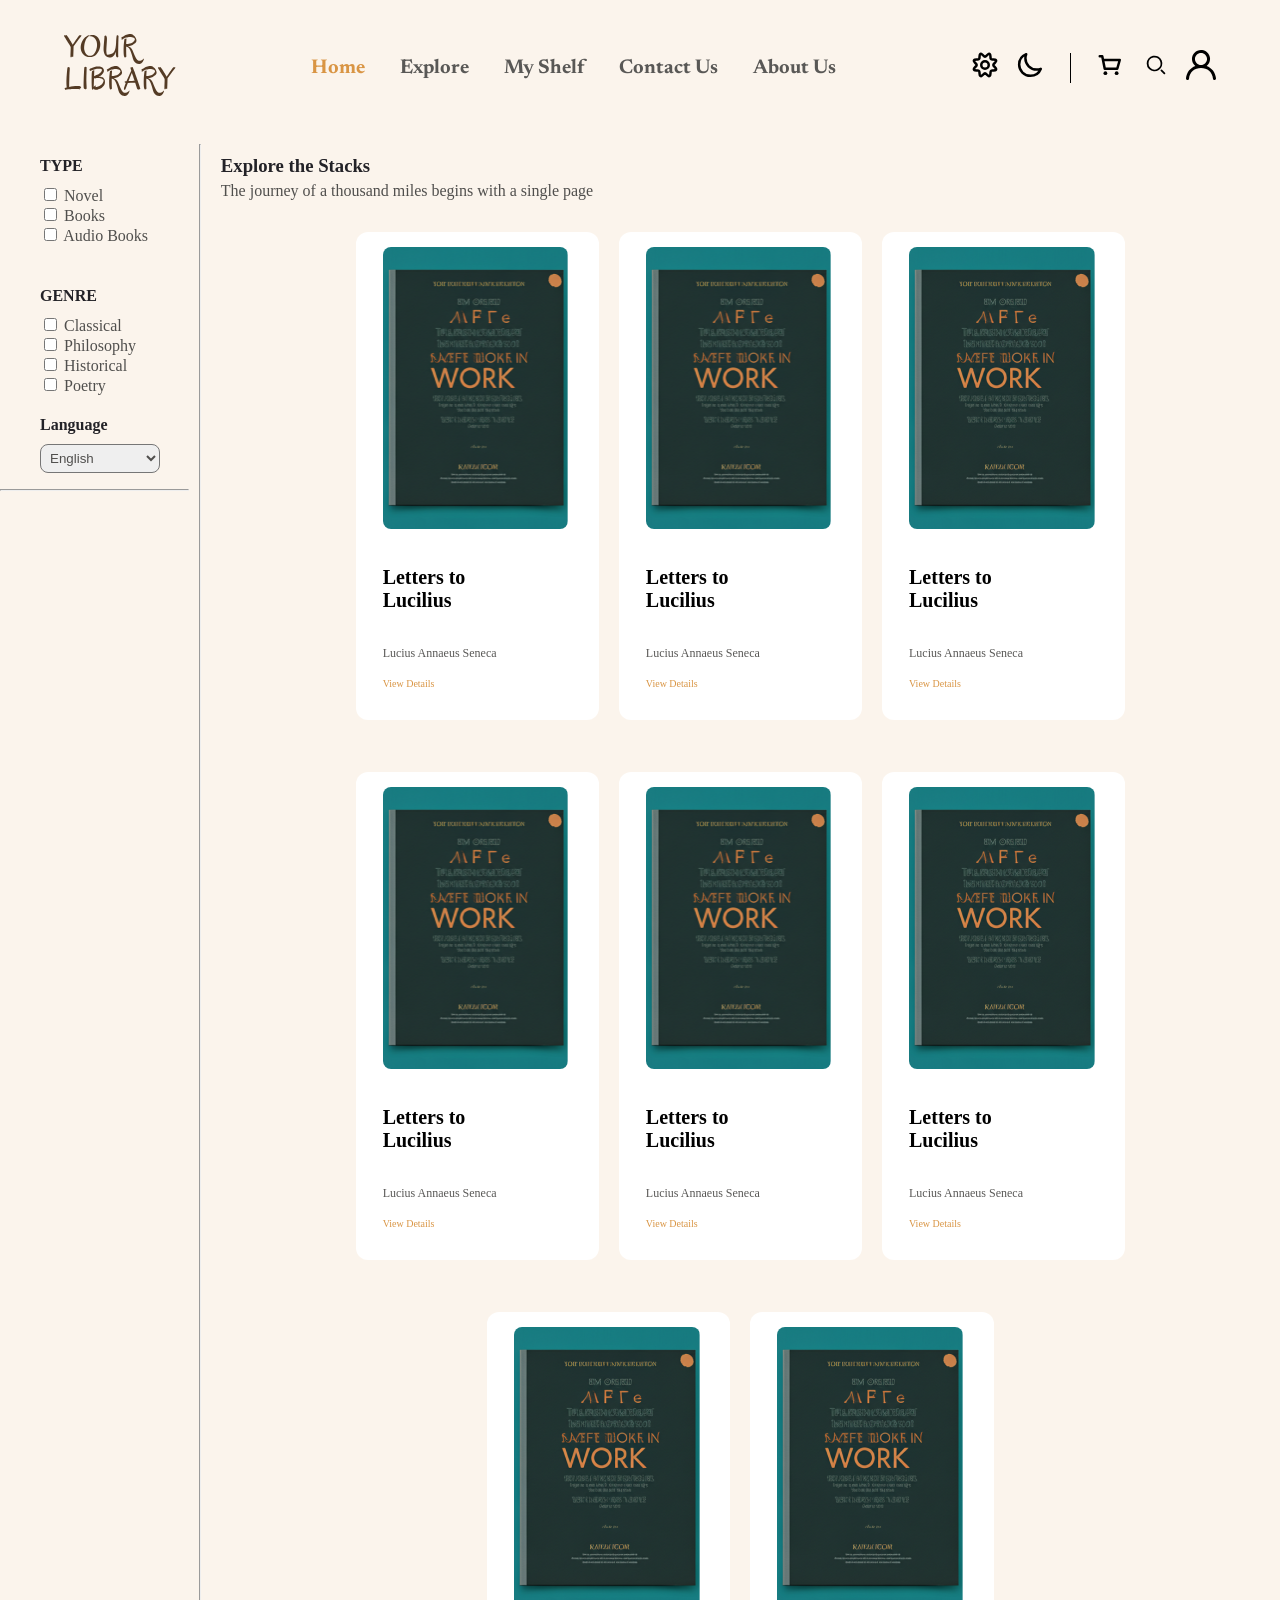
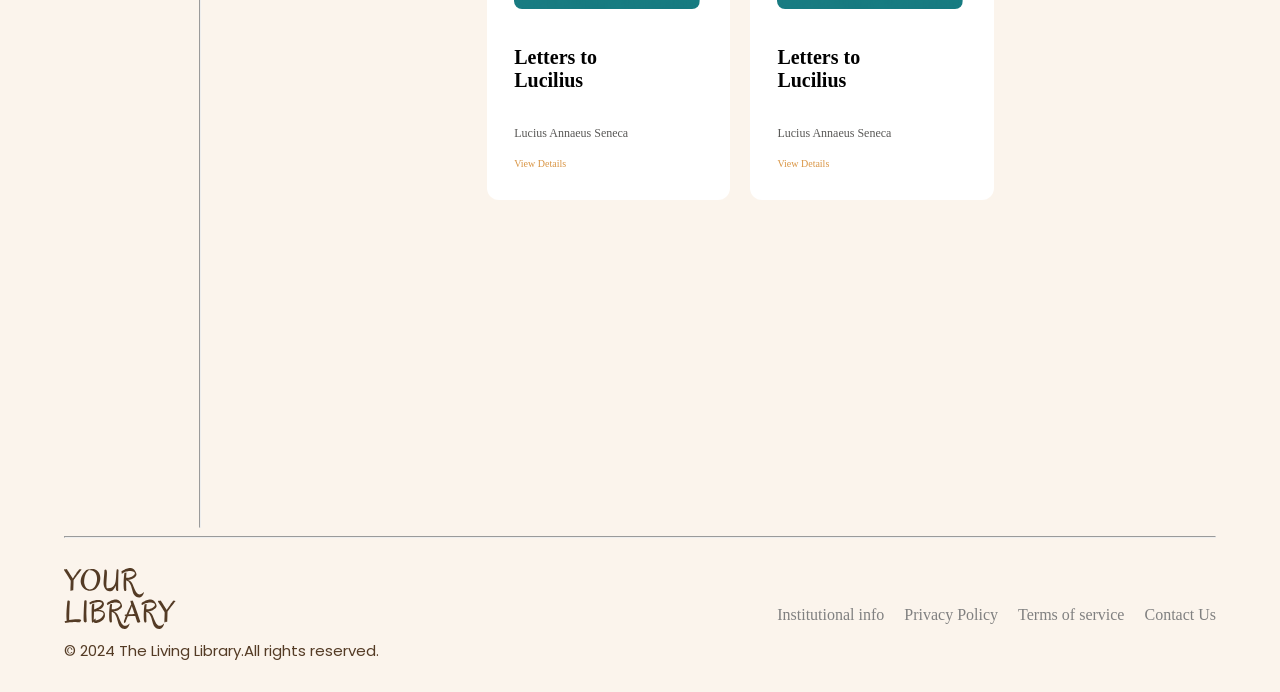
==== index.html @ 0ca63dfc "Add files via upload" ====
<!DOCTYPE html>
<html lang="en">
<head>
    <meta charset="UTF-8">
    <meta name="viewport" content="width=device-width, initial-scale=1.0">
   

    <link rel="stylesheet" href="https://cdnjs.cloudflare.com/ajax/libs/font-awesome/6.5.0/css/all.min.css">
    <link rel="stylesheet" href="master.css">
    <link rel="stylesheet" href="style.css">
    <link id="theme-style" rel="stylesheet" href="light.css">
    

    <title>Document</title>
</head>
<body>
    <header class="head">
       <div class="logo"><img src="YOUR LIBRARY.svg" alt=""></div>
       <div class="links">
        <a href=""  class="act">Home</a>
        <a href="">Explore</a>
        <a href="">My Shelf</a>
        <a href="">Contact Us</a>
        <a href="">About Us</a>
        </div>
        <div class="search">
                <div class="li">
                    
                   <a href="#" onclick="setTheme('light'); return false;"><img src="sun-alt-svgrepo-com.svg" alt=""></a>
                 <a href="#" onclick="setTheme('dark'); return false;"><img src="moon-svgrepo-com.svg" alt=""></a>
                    </div>
                    <hr>
                <div class="ri">
              <a href=""><img src="cart-svgrepo-com (2).svg" alt=""></a>
              <a href=""> <img src="search-svgrepo-com.svg" alt=""></a>
              <a href=""><img src="profile-1341-svgrepo-com.svg" alt=""></a>
                </div>
        </div>
    </header>
    <main>
        <div class="main">
        <div class="type">
            <h4>TYPE</h4>
            <div>
                <input type="checkbox"  value="Novel" id="Novel" >
                <label for="Novel">Novel</label>
            </div>
            <div>
                <input type="checkbox" value="Books" id="Books"> 
                <label for="Books">Books</label>
            </div>
            <div>
                <input type="checkbox" value="Audio Books" id="Audio Books"> 
                <label for="Audio Books">Audio Books</label> 
            </div>
        </div>

        <div class="genre">
            <h4>GENRE</h4>
            <div>
                <input type="checkbox"  value="classical" id="classical" >
                <label for="classical">Classical</label>
            </div>
            <div>
                <input type="checkbox" value="philosophy" id="philosophy"> 
                <label for="philosophy">Philosophy</label>
            </div>
            <div>
                <input type="checkbox" value="historical" id="historical"> 
                <label for="historical">Historical</label> 
            </div>
            <div>
                <input type="checkbox"  value="poetry" id="poetry" >
                <label for="poetry">Poetry</label>
            </div>
        </div>

        <div class="language">
            <h4>Language</h4>
            <div>
                <select>
                    <option>English</option>
                    <option>Arabic</option>
                </select>
            </div>
        </div>
        <hr class="h">
    </div>
    <hr class="r">

    <div class="main-center">
        <h3>Explore the Stacks</h3>
        <p>The journey of a thousand miles begins with a single page</p>

        <div class="content">
        <div class="container">
            <ul>
                <div>
                    <img src="image.png">
                    <h5>Letters to Lucilius</h5>
                    <div>

                    </div>
                    <p>Lucius Annaeus Seneca</p>
                    <a href="#">View Details</a>
                    <div></div>
                </div>
            </ul>
            <ul>
                <div>
                    <img src="image.png">
                    <h5>Letters to Lucilius</h5>
                    <div>

                    </div>
                    <p>Lucius Annaeus Seneca</p>
                    <a href="#">View Details</a>
                    <div></div>
                </div>
            </ul>
            <ul>
                <div>
                    <img src="image.png">
                    <h5>Letters to Lucilius</h5>
                    <div>

                    </div>
                    <p>Lucius Annaeus Seneca</p>
                    <a href="#">View Details</a>
                    <div></div>
                </div>
            </ul>
            <ul>
                <div>
                    <img src="image.png">
                    <h5>Letters to Lucilius</h5>
                    <div>

                    </div>
                    <p>Lucius Annaeus Seneca</p>
                    <a href="#">View Details</a>
                    <div></div>
                </div>
            </ul>
            <ul>
                <div>
                    <img src="image.png">
                    <h5>Letters to Lucilius</h5>
                    <div>

                    </div>
                    <p>Lucius Annaeus Seneca</p>
                    <a href="#">View Details</a>
                    <div></div>
                </div>
            </ul>
            <ul>
                <div>
                    <img src="image.png">
                    <h5>Letters to Lucilius</h5>
                    <div>

                    </div>
                    <p>Lucius Annaeus Seneca</p>
                    <a href="#">View Details</a>
                    <div></div>
                </div>
            </ul>
            <ul>
                <div>
                    <img src="image.png">
                    <h5>Letters to Lucilius</h5>
                    <div>

                    </div>
                    <p>Lucius Annaeus Seneca</p>
                    <a href="#">View Details</a>
                    <div></div>
                </div>
            </ul>
            <ul>
                <div>
                    <img src="image.png">
                    <h5>Letters to Lucilius</h5>
                    <div class="one">

                    </div>
                    <p>Lucius Annaeus Seneca</p>
                    <a href="#">View Details</a>
                    <div class="two"></div>
                </div>
            </ul>
        </div>
    </div>
    </div>

    </main>
    <hr class="c">
    <footer class="foot">
        <div class="left">
            <img  src="YOUR LIBRARY.svg" alt="">
            <p>© 2024 The Living Library.All rights reserved.</p>
        </div>
        <div class="right">
            <a href="#">Institutional info</a>
            <a href="#">Privacy Policy</a>
            <a href="#">Terms of service</a>
            <a href="#">Contact Us</a>
        </div>




    </footer>
    <script>
function setTheme(theme) {
    let cssFile = document.getElementById("theme-style");

    if (theme === "light") {
        cssFile.href = "light.css";
    } else {
        cssFile.href = "dark.css";
    }

    /* save user's choice */
    localStorage.setItem("theme", theme);
}

/* load saved theme when page opens */
window.onload = function () {
    let savedTheme = localStorage.getItem("theme");

    if (savedTheme) {
        document.getElementById("theme-style").href = savedTheme + ".css";
    }
}
</script>
</body>
</html>
---- master.css ----
* {
    box-sizing: border-box;
}
body {
    background-color: #F2F2F2;
    display: flex;
    
}
ul {
    list-style: none;
}

@media (min-width: 786px) {

}

@media (min-width: 992px) {

}

@media (min-width: 1200px) {

}
.main {
    width: 224px;
    height: 557.59px;
    
}
.main .type {
    width: 155px;
    height: 108px;
    padding-left: 40px;
}

.main h4 {
    color: #232227;
    margin-bottom: 10px;
}
.main .genre {
    width: 155px;
    height: 108px;
    padding-left: 40px;
}
.main label {
    font-size: calc(21/150)px;
}
label {
    color: #504F4D;
}
input[type="checkbox"] {
    accent-color: #644D40;
}
.main .language {
    width: 155px;
    height: 108px;
    padding-left: 40px;
    margin-bottom: -35px;
}
.language select {
    padding: 5px;
    border-radius: 8px;
    width: 120px;
    color: #504F4D;
}
.main .h {
    margin: 0;
    padding: 0;
    color: #504F4D;
}

.r {
    flex-direction: column;
    height: auto;
    margin-left: 10px;
    margin-right: 0;
    color: #504F4D;
}
.main-center h3 {
    color: #232227;
    padding-left: 20px;
    margin-bottom: 0;
}
.main-center p {
    color: #504F4D;
    margin-top: 5px;
    padding-left: 20px;
}
.main-center {
    width: 100%;
}

.content {

}
.content .container {
    display: flex;
    flex-wrap: wrap;
    gap: 20px;
    justify-content: center;
    width: 75%;
    margin: 10px auto;
}
.content .container ul {
    background-color: #FFFFFF;
    width: 243.2px;
    height: 488px;
    border-radius: 12px;
    padding-left: 27px;
}
.content .container ul div {

}
.content .container ul div img {
    width: 185.65px;
    height: 282px;
    border-radius: 8px;
    margin-top: 15px;
    margin-right: 20px;
}
.content .container ul div h5 {
    width: 114px;
    font-size: 20px;
}
.content .container ul div .one {

}
.content .container ul div p {
    font-size: 12px;
    color: #595856;
    padding-left: 0;
}
.content .container ul div a {
    text-decoration: none;
    color: #D99544;
    font-size: 10px;
}
.content .container ul div .two {

}
---- style.css ----
@import url('https://fonts.googleapis.com/css2?family=Newsreader:ital,opsz,wght@0,6..72,200..800;1,6..72,200..800&family=Poppins:wght@100;200;300;400;500;600;700;800;900&display=swap');
*{
    box-sizing: border-box;
}

body{
    background-color:#fbf4ec;
    margin:0;
    display:flex;
    flex-direction:column;
    width:100%;
    overflow-x:hidden;
}

.head{
    width:100%;
    min-height:136px;
    padding:0 64px;
    display:flex;
    justify-content:space-between;
    align-items:center;
    gap:20px;
    font-size:21px;
    font-family:'Newsreader';
    
}

.logo{
    flex-shrink:0;
    overflow:hidden;
    padding-bottom:20px;
}

.logo img{
    width:112px;
    height:auto;
    padding-top: 20px;
}

.links{
    flex:1;
    display:flex;
    justify-content:center;
    align-items:center;
    gap:35px;
    font-weight:bold;
    font-family:"Newsreader", serif;
    font-size: 20px;
    height: max-content;
}

.links a{
    text-decoration:none;
    color:#595856;
    white-space:nowrap;
}

.links a:hover,
.links a:active{
    color:#D99544;
}

.bu{
    width:1px;
}

.search{
    flex-shrink:0;
    display:flex;
    gap:25px;
    align-items:center;
    color:#434241;
}

.search a{
    text-decoration:none;
}

.search a img{
    width:30px;
}

.li,
.ri{
    display:flex;
    align-items:center;
    gap:15px;
}

.search hr{
    height:30px;
    width:1px;
    background:black;
    border:none;
}
.links .act{
    color: #D99544;
}
main{
    min-height:2000px;
    display: flex;
}

.c{
    width:calc(100% - 128px);
    margin:auto;
}

.foot{
    width:100%;
    padding:30px 64px;
    display:flex;
    justify-content:space-between;
    align-items:center;
}

.left{
    display:flex;
    flex-direction:column;
    gap:10px;
}

.left img{
    width:112px;
    height:auto;
}

.left p{
    margin:0;
    color:#543B25;
    font-family:'Poppins';
    font-size:15px;
}

.right{
    display:flex;
    gap:20px;
    flex-wrap:wrap;
}

.right a{
    text-decoration:none;
    color:gray;
}

@media (max-width:1024px){

    .head{
        padding:25px 30px;
        gap:15px;
    }

    .links{
        gap:20px;
        font-size:18px;
    }

    .search a img{
        width:25px;
    }

    .foot{
        padding:25px 30px;
    }

    .c{
        width:calc(100% - 60px);
    }
}

@media (max-width:768px){

    .head{
        flex-direction:column;
        justify-content:center;
        text-align:center;
        padding:25px 20px;
    }

    .logo{
        padding-bottom:0;
    }

    .links{
        flex-wrap:wrap;
        gap:15px;
        font-size:17px;
    }

    .search{
        gap:15px;
    }

    .foot{
        flex-direction:column;
        text-align:center;
        gap:20px;
    }

    .right{
        justify-content:center;
    }

    .c{
        width:calc(100% - 40px);
    }
}
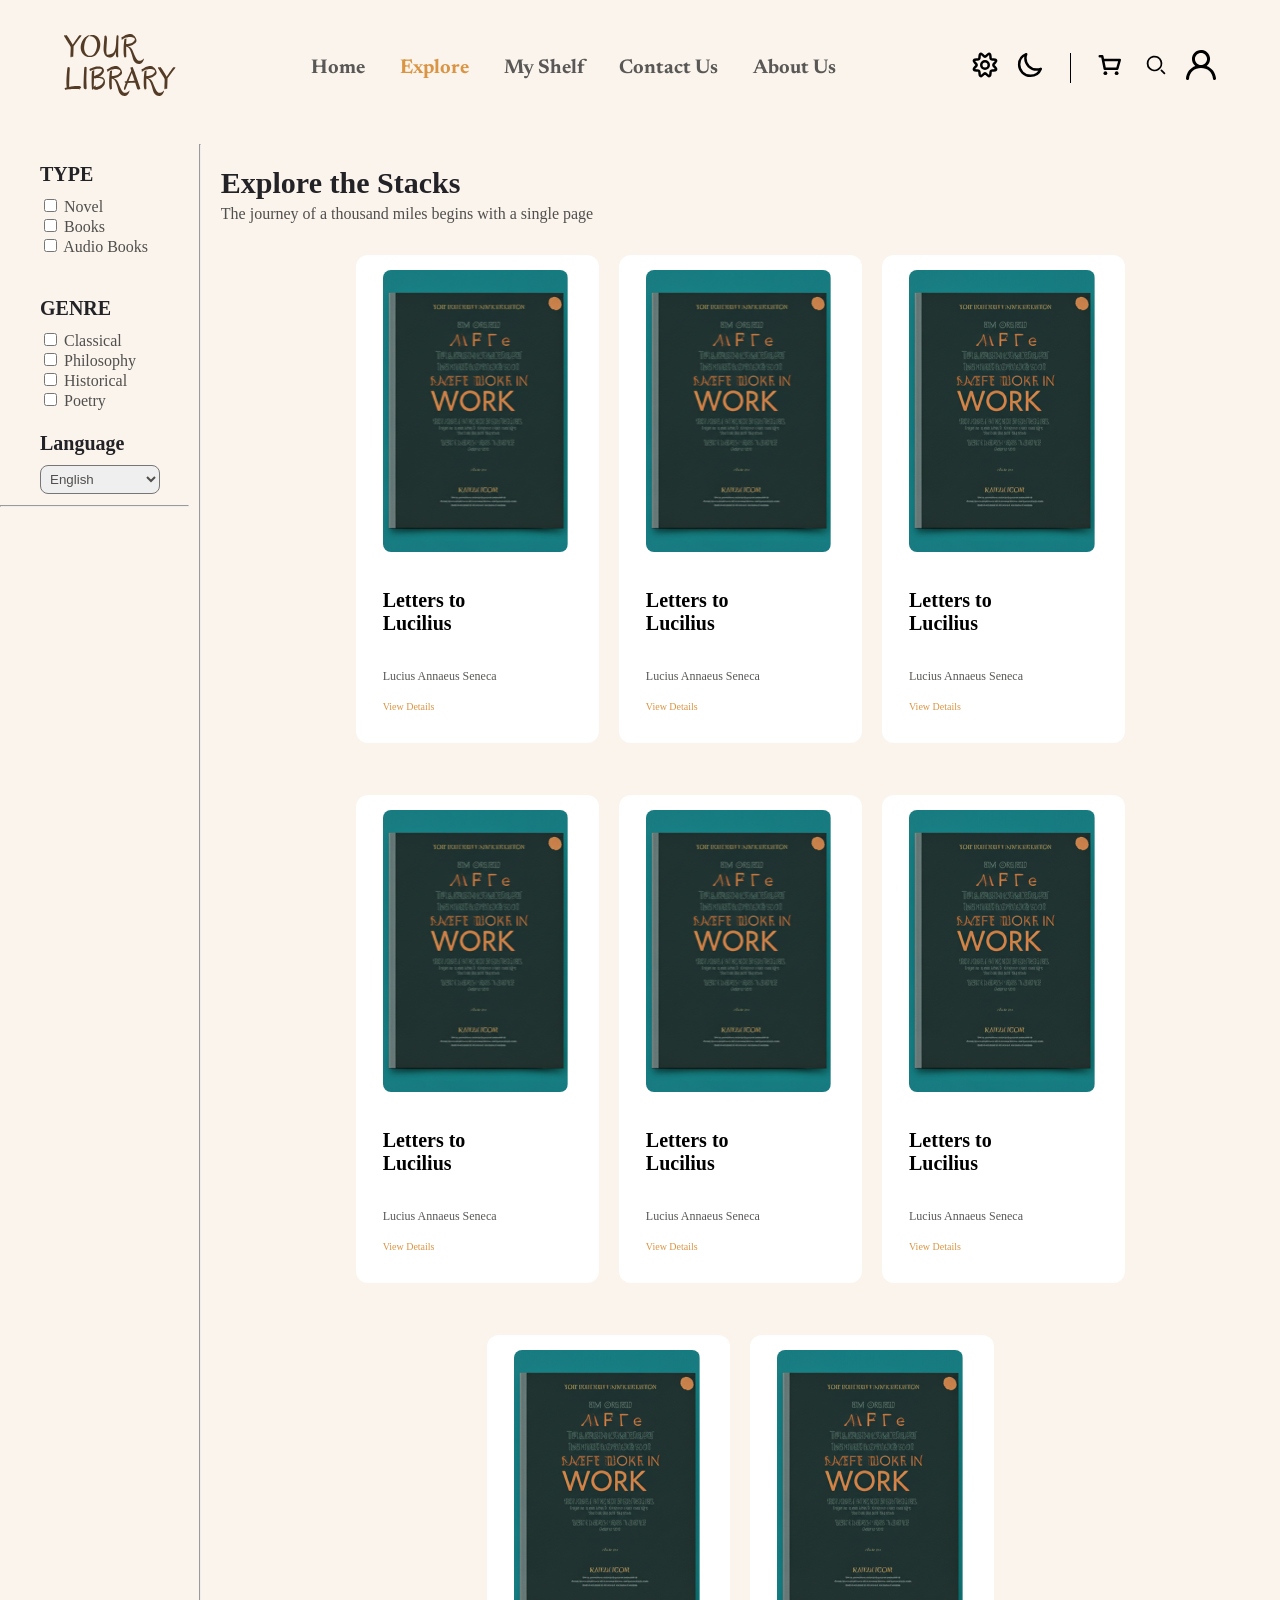
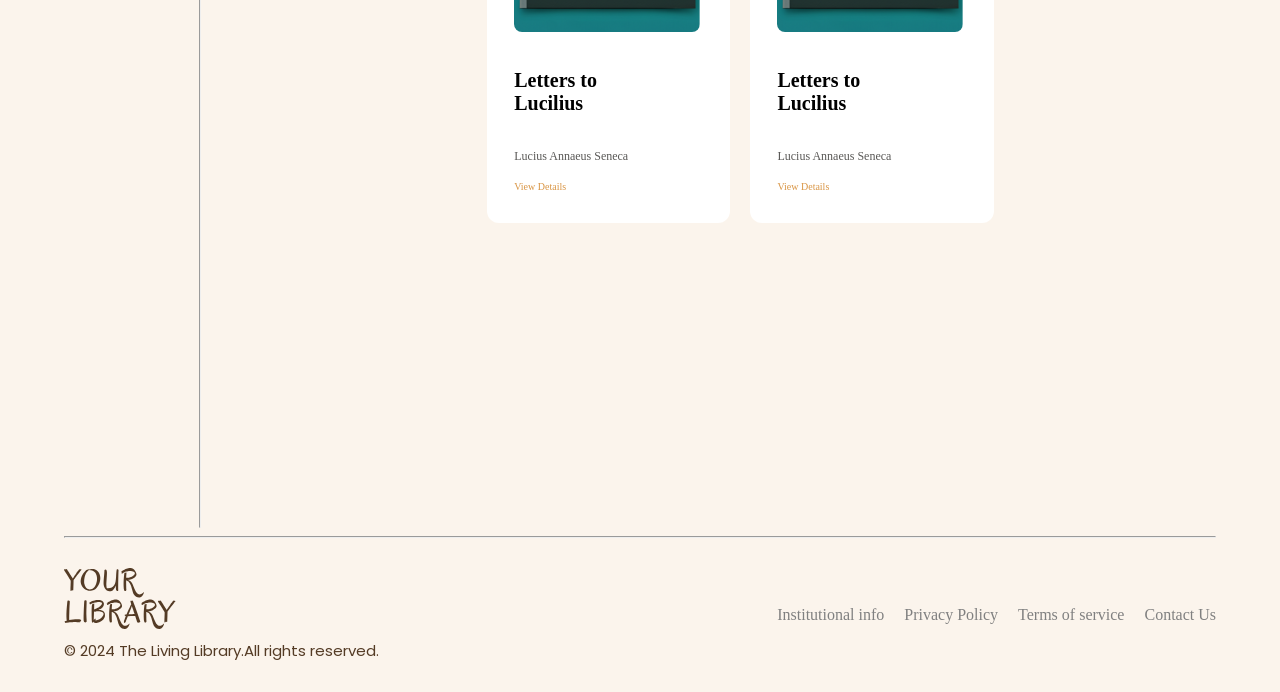
==== commit ae642703: "Add files via upload" ====
--- a/index.html
+++ b/index.html
@@ -11,14 +11,14 @@
     <link id="theme-style" rel="stylesheet" href="light.css">
     
 
-    <title>Document</title>
+    <title>YourLibrary | Explore</title>
 </head>
 <body>
     <header class="head">
        <div class="logo"><img src="YOUR LIBRARY.svg" alt=""></div>
        <div class="links">
-        <a href=""  class="act">Home</a>
-        <a href="">Explore</a>
+        <a href="" >Home</a>
+        <a href=""class="act">Explore</a>
         <a href="">My Shelf</a>
         <a href="">Contact Us</a>
         <a href="">About Us</a>
--- a/master.css
+++ b/master.css
@@ -1,3 +1,5 @@
+@import url('https://fonts.googleapis.com/css2?family=Newsreader:ital,opsz,wght@0,6..72,200..800;1,6..72,200..800&family=Poppins:wght@100;200;300;400;500;600;700;800;900&display=swap');
+@import url('https://fonts.googleapis.com/css2?family=Newsreader:ital,opsz,wght@0,6..72,200..800;1,6..72,200..800&family=Poppins:ital,wght@0,100;0,200;0,300;0,400;0,500;0,600;0,700;0,800;0,900;1,100;1,200;1,300;1,400;1,500;1,600;1,700;1,800;1,900&display=swap');
 * {
     box-sizing: border-box;
 }
@@ -31,10 +33,13 @@
     height: 108px;
     padding-left: 40px;
 }
-
+.main-center h3 {
+    font-size: 30px;
+}
 .main h4 {
     color: #232227;
     margin-bottom: 10px;
+    font-size: 20px;
 }
 .main .genre {
     width: 155px;
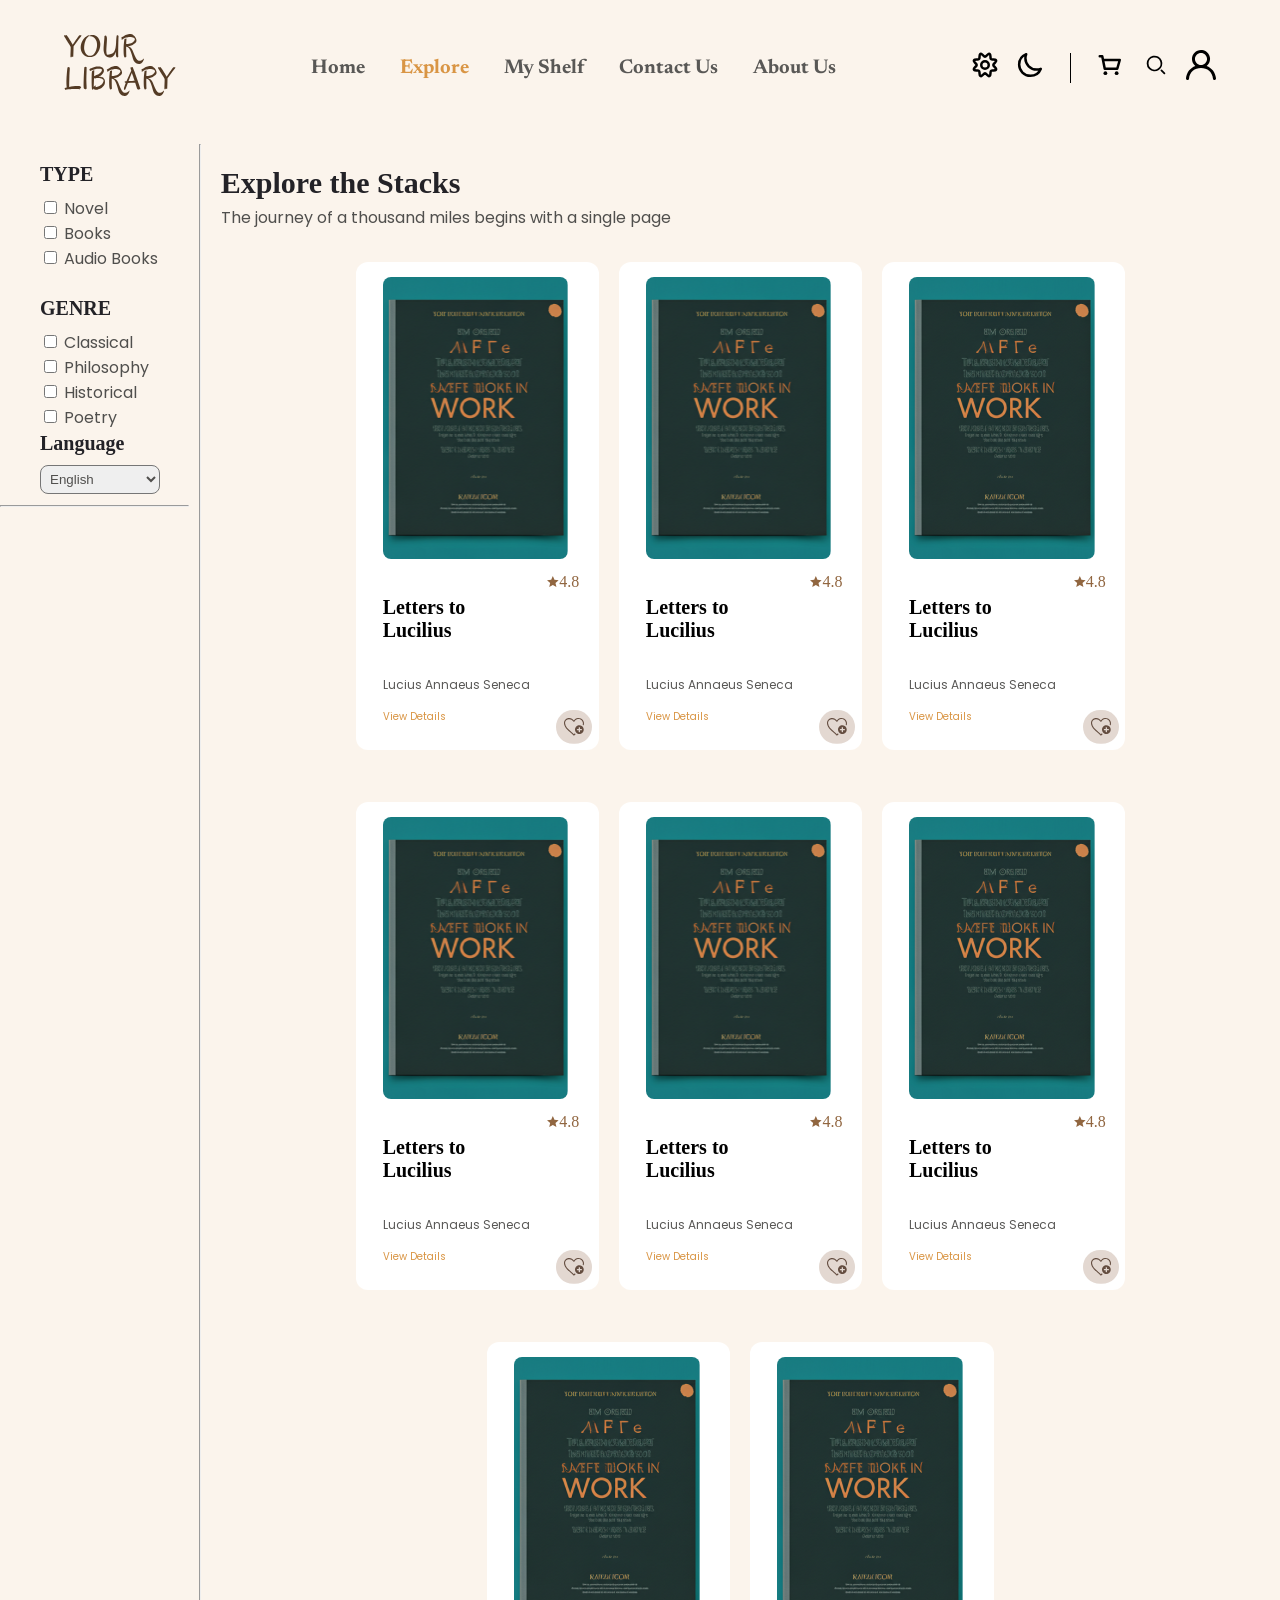
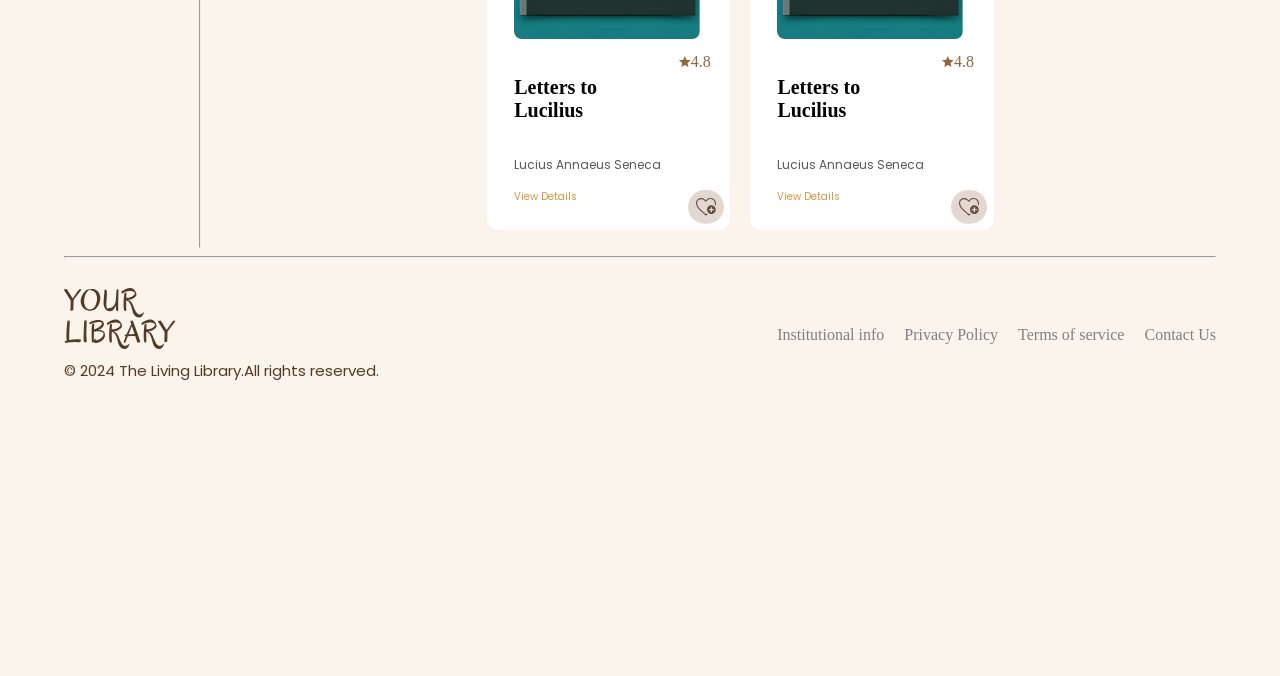
==== commit 890d6f99: "Add files via upload" ====
--- a/index.html
+++ b/index.html
@@ -95,99 +95,171 @@
         <div class="content">
         <div class="container">
             <ul>
-                <div>
-                    <img src="image.png">
-                    <h5>Letters to Lucilius</h5>
-                    <div>
-
-                    </div>
-                    <p>Lucius Annaeus Seneca</p>
-                    <a href="#">View Details</a>
-                    <div></div>
-                </div>
-            </ul>
-            <ul>
-                <div>
-                    <img src="image.png">
-                    <h5>Letters to Lucilius</h5>
-                    <div>
-
-                    </div>
-                    <p>Lucius Annaeus Seneca</p>
-                    <a href="#">View Details</a>
-                    <div></div>
-                </div>
-            </ul>
-            <ul>
-                <div>
-                    <img src="image.png">
-                    <h5>Letters to Lucilius</h5>
-                    <div>
-
-                    </div>
-                    <p>Lucius Annaeus Seneca</p>
-                    <a href="#">View Details</a>
-                    <div></div>
-                </div>
-            </ul>
-            <ul>
-                <div>
-                    <img src="image.png">
-                    <h5>Letters to Lucilius</h5>
-                    <div>
-
-                    </div>
-                    <p>Lucius Annaeus Seneca</p>
-                    <a href="#">View Details</a>
-                    <div></div>
-                </div>
-            </ul>
-            <ul>
-                <div>
-                    <img src="image.png">
-                    <h5>Letters to Lucilius</h5>
-                    <div>
-
-                    </div>
-                    <p>Lucius Annaeus Seneca</p>
-                    <a href="#">View Details</a>
-                    <div></div>
-                </div>
-            </ul>
-            <ul>
-                <div>
-                    <img src="image.png">
-                    <h5>Letters to Lucilius</h5>
-                    <div>
-
-                    </div>
-                    <p>Lucius Annaeus Seneca</p>
-                    <a href="#">View Details</a>
-                    <div></div>
-                </div>
-            </ul>
-            <ul>
-                <div>
-                    <img src="image.png">
-                    <h5>Letters to Lucilius</h5>
-                    <div>
-
-                    </div>
-                    <p>Lucius Annaeus Seneca</p>
-                    <a href="#">View Details</a>
-                    <div></div>
-                </div>
-            </ul>
-            <ul>
-                <div>
-                    <img src="image.png">
-                    <h5>Letters to Lucilius</h5>
-                    <div class="one">
-
-                    </div>
-                    <p>Lucius Annaeus Seneca</p>
-                    <a href="#">View Details</a>
-                    <div class="two"></div>
+                <div class="all">
+                    <div class="first">
+                        <img src="image.png" class="card">
+                        <h5>Letters to Lucilius</h5>
+                        <p>Lucius Annaeus Seneca</p>
+                        <a href="#">View Details</a>
+                    </div>
+                    <div class="second">
+                        <div class="star">
+                            <img src="Container.svg">
+                            <span>4.8</span>
+                        </div>
+                    </div>
+                    <div class="third">
+                        <div>
+                            <img src="Button.svg">
+                        </div>
+                    </div>
+                </div>
+            </ul>
+            <ul>
+                <div class="all">
+                    <div class="first">
+                        <img src="image.png" class="card">
+                        <h5>Letters to Lucilius</h5>
+                        <p>Lucius Annaeus Seneca</p>
+                        <a href="#">View Details</a>
+                    </div>
+                    <div class="second">
+                        <div class="star">
+                            <img src="Container.svg">
+                            <span>4.8</span>
+                        </div>
+                    </div>
+                    <div class="third">
+                        <div>
+                            <img src="Button.svg">
+                        </div>
+                    </div>
+                </div>
+            </ul>
+            <ul>
+                <div class="all">
+                    <div class="first">
+                        <img src="image.png" class="card">
+                        <h5>Letters to Lucilius</h5>
+                        <p>Lucius Annaeus Seneca</p>
+                        <a href="#">View Details</a>
+                    </div>
+                    <div class="second">
+                        <div class="star">
+                            <img src="Container.svg">
+                            <span>4.8</span>
+                        </div>
+                    </div>
+                    <div class="third">
+                        <div>
+                            <img src="Button.svg">
+                        </div>
+                    </div>
+                </div>
+            </ul>
+            <ul>
+                <div class="all">
+                    <div class="first">
+                        <img src="image.png" class="card">
+                        <h5>Letters to Lucilius</h5>
+                        <p>Lucius Annaeus Seneca</p>
+                        <a href="#">View Details</a>
+                    </div>
+                    <div class="second">
+                        <div class="star">
+                            <img src="Container.svg">
+                            <span>4.8</span>
+                        </div>
+                    </div>
+                    <div class="third">
+                        <div>
+                            <img src="Button.svg">
+                        </div>
+                    </div>
+                </div>
+            </ul>
+            <ul>
+                <div class="all">
+                    <div class="first">
+                        <img src="image.png" class="card">
+                        <h5>Letters to Lucilius</h5>
+                        <p>Lucius Annaeus Seneca</p>
+                        <a href="#">View Details</a>
+                    </div>
+                    <div class="second">
+                        <div class="star">
+                            <img src="Container.svg">
+                            <span>4.8</span>
+                        </div>
+                    </div>
+                    <div class="third">
+                        <div>
+                            <img src="Button.svg">
+                        </div>
+                    </div>
+                </div>
+            </ul>
+            <ul>
+                <div class="all">
+                    <div class="first">
+                        <img src="image.png" class="card">
+                        <h5>Letters to Lucilius</h5>
+                        <p>Lucius Annaeus Seneca</p>
+                        <a href="#">View Details</a>
+                    </div>
+                    <div class="second">
+                        <div class="star">
+                            <img src="Container.svg">
+                            <span>4.8</span>
+                        </div>
+                    </div>
+                    <div class="third">
+                        <div>
+                            <img src="Button.svg">
+                        </div>
+                    </div>
+                </div>
+            </ul>
+            <ul>
+                <div class="all">
+                    <div class="first">
+                        <img src="image.png" class="card">
+                        <h5>Letters to Lucilius</h5>
+                        <p>Lucius Annaeus Seneca</p>
+                        <a href="#">View Details</a>
+                    </div>
+                    <div class="second">
+                        <div class="star">
+                            <img src="Container.svg">
+                            <span>4.8</span>
+                        </div>
+                    </div>
+                    <div class="third">
+                        <div>
+                            <img src="Button.svg">
+                        </div>
+                    </div>
+                </div>
+            </ul>
+            <ul>
+                <div class="all">
+                    <div class="first">
+                        <img src="image.png" class="card">
+                        <h5>Letters to Lucilius</h5>
+                        <p>Lucius Annaeus Seneca</p>
+                        <a href="#">View Details</a>
+                    </div>
+                    <div class="second">
+                        <div class="star">
+                            <img src="Container.svg">
+                            <span>4.8</span>
+                        </div>
+                    </div>
+                    <div class="third">
+                        <div>
+                            <img src="Button.svg">
+                        </div>
+                    </div>
                 </div>
             </ul>
         </div>
--- a/master.css
+++ b/master.css
@@ -29,12 +29,18 @@
     
 }
 .main .type {
-    width: 155px;
+    width: 162px;
     height: 108px;
     padding-left: 40px;
 }
+.main div label {
+    font-family:'poppins';
+}
 .main-center h3 {
     font-size: 30px;
+}
+.main-center p {
+    font-family:'poppins';
 }
 .main h4 {
     color: #232227;
@@ -94,8 +100,30 @@
     width: 100%;
 }
 
-.content {
-
+ul .star {
+    display: flex;
+    justify-content: end;
+}
+ul .all {
+    display: flex;
+}
+ul .all .first p {
+    font-family:'poppins';
+}
+ul .all .first a {
+    font-family:'poppins';
+}
+ul .all .second {
+    margin: 311px -41px
+}
+ul .second span {
+    color: #916640;
+}
+ul .all .third {
+    margin: 0 -25px
+}
+ul .all .third img {
+    margin: 448px 43px;
 }
 .content .container {
     display: flex;
@@ -112,10 +140,8 @@
     border-radius: 12px;
     padding-left: 27px;
 }
-.content .container ul div {
 
-}
-.content .container ul div img {
+.content .container ul div img.card {
     width: 185.65px;
     height: 282px;
     border-radius: 8px;
@@ -126,9 +152,7 @@
     width: 114px;
     font-size: 20px;
 }
-.content .container ul div .one {
 
-}
 .content .container ul div p {
     font-size: 12px;
     color: #595856;
@@ -139,6 +163,3 @@
     color: #D99544;
     font-size: 10px;
 }
-.content .container ul div .two {
-
-}
--- a/style.css
+++ b/style.css
@@ -97,7 +97,7 @@
     color: #D99544;
 }
 main{
-    min-height:2000px;
+    min-height:1000px;
     display: flex;
 }
 
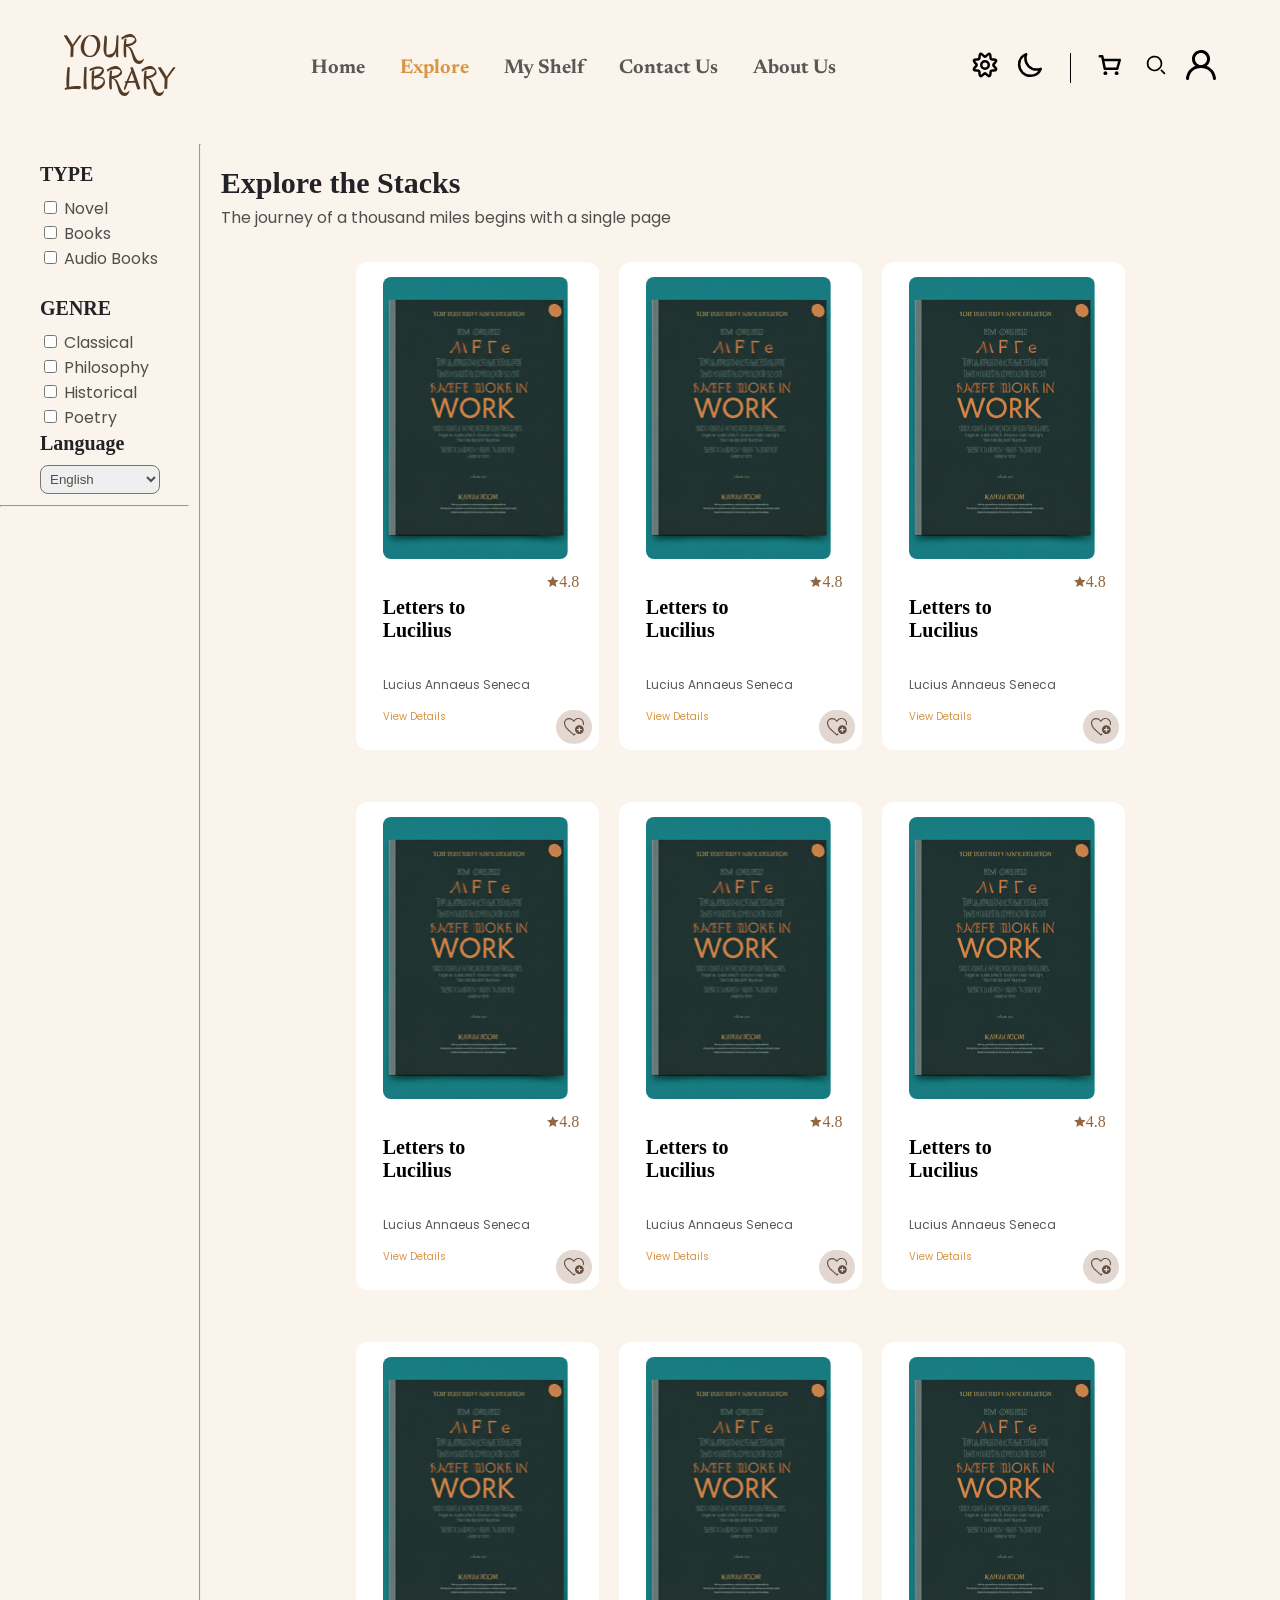
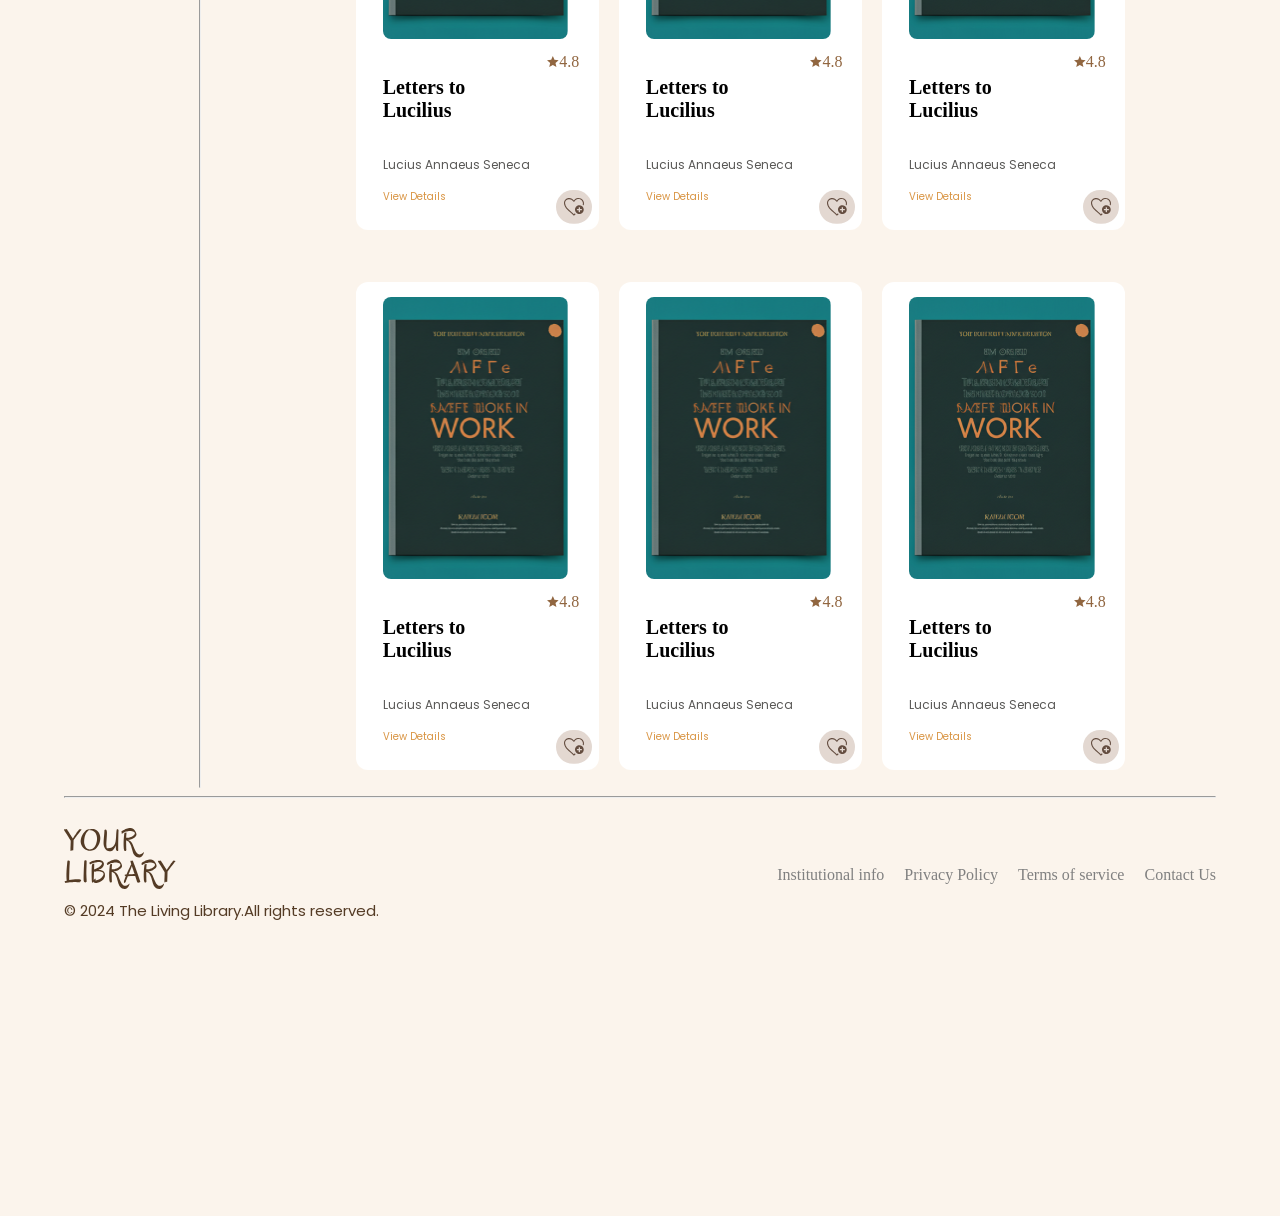
==== commit f6a9c676: "Add files via upload" ====
--- a/index.html
+++ b/index.html
@@ -94,170 +94,254 @@
 
         <div class="content">
         <div class="container">
-            <ul>
-                <div class="all">
-                    <div class="first">
-                        <img src="image.png" class="card">
-                        <h5>Letters to Lucilius</h5>
-                        <p>Lucius Annaeus Seneca</p>
-                        <a href="#">View Details</a>
-                    </div>
-                    <div class="second">
-                        <div class="star">
-                            <img src="Container.svg">
-                            <span>4.8</span>
-                        </div>
-                    </div>
-                    <div class="third">
-                        <div>
-                            <img src="Button.svg">
-                        </div>
-                    </div>
-                </div>
-            </ul>
-            <ul>
-                <div class="all">
-                    <div class="first">
-                        <img src="image.png" class="card">
-                        <h5>Letters to Lucilius</h5>
-                        <p>Lucius Annaeus Seneca</p>
-                        <a href="#">View Details</a>
-                    </div>
-                    <div class="second">
-                        <div class="star">
-                            <img src="Container.svg">
-                            <span>4.8</span>
-                        </div>
-                    </div>
-                    <div class="third">
-                        <div>
-                            <img src="Button.svg">
-                        </div>
-                    </div>
-                </div>
-            </ul>
-            <ul>
-                <div class="all">
-                    <div class="first">
-                        <img src="image.png" class="card">
-                        <h5>Letters to Lucilius</h5>
-                        <p>Lucius Annaeus Seneca</p>
-                        <a href="#">View Details</a>
-                    </div>
-                    <div class="second">
-                        <div class="star">
-                            <img src="Container.svg">
-                            <span>4.8</span>
-                        </div>
-                    </div>
-                    <div class="third">
-                        <div>
-                            <img src="Button.svg">
-                        </div>
-                    </div>
-                </div>
-            </ul>
-            <ul>
-                <div class="all">
-                    <div class="first">
-                        <img src="image.png" class="card">
-                        <h5>Letters to Lucilius</h5>
-                        <p>Lucius Annaeus Seneca</p>
-                        <a href="#">View Details</a>
-                    </div>
-                    <div class="second">
-                        <div class="star">
-                            <img src="Container.svg">
-                            <span>4.8</span>
-                        </div>
-                    </div>
-                    <div class="third">
-                        <div>
-                            <img src="Button.svg">
-                        </div>
-                    </div>
-                </div>
-            </ul>
-            <ul>
-                <div class="all">
-                    <div class="first">
-                        <img src="image.png" class="card">
-                        <h5>Letters to Lucilius</h5>
-                        <p>Lucius Annaeus Seneca</p>
-                        <a href="#">View Details</a>
-                    </div>
-                    <div class="second">
-                        <div class="star">
-                            <img src="Container.svg">
-                            <span>4.8</span>
-                        </div>
-                    </div>
-                    <div class="third">
-                        <div>
-                            <img src="Button.svg">
-                        </div>
-                    </div>
-                </div>
-            </ul>
-            <ul>
-                <div class="all">
-                    <div class="first">
-                        <img src="image.png" class="card">
-                        <h5>Letters to Lucilius</h5>
-                        <p>Lucius Annaeus Seneca</p>
-                        <a href="#">View Details</a>
-                    </div>
-                    <div class="second">
-                        <div class="star">
-                            <img src="Container.svg">
-                            <span>4.8</span>
-                        </div>
-                    </div>
-                    <div class="third">
-                        <div>
-                            <img src="Button.svg">
-                        </div>
-                    </div>
-                </div>
-            </ul>
-            <ul>
-                <div class="all">
-                    <div class="first">
-                        <img src="image.png" class="card">
-                        <h5>Letters to Lucilius</h5>
-                        <p>Lucius Annaeus Seneca</p>
-                        <a href="#">View Details</a>
-                    </div>
-                    <div class="second">
-                        <div class="star">
-                            <img src="Container.svg">
-                            <span>4.8</span>
-                        </div>
-                    </div>
-                    <div class="third">
-                        <div>
-                            <img src="Button.svg">
-                        </div>
-                    </div>
-                </div>
-            </ul>
-            <ul>
-                <div class="all">
-                    <div class="first">
-                        <img src="image.png" class="card">
-                        <h5>Letters to Lucilius</h5>
-                        <p>Lucius Annaeus Seneca</p>
-                        <a href="#">View Details</a>
-                    </div>
-                    <div class="second">
-                        <div class="star">
-                            <img src="Container.svg">
-                            <span>4.8</span>
-                        </div>
-                    </div>
-                    <div class="third">
-                        <div>
-                            <img src="Button.svg">
+            <ul data-type="Novel" data-genre="classical" data-id="1">
+                <div class="all">
+                    <div class="first">
+                        <img src="image.png" class="card">
+                        <h5>Letters to Lucilius</h5>
+                        <p>Lucius Annaeus Seneca</p>
+                        <a href="#">View Details</a>
+                    </div>
+                    <div class="second">
+                        <div class="star">
+                            <img src="Container.svg">
+                            <span>4.8</span>
+                        </div>
+                    </div>
+                    <div class="third">
+                        <div>
+                            <img src="Button.svg" class="fav-btn">
+                        </div>
+                    </div>
+                </div>
+            </ul>
+            <ul data-type="Novel" data-genre="philosophy" data-id="2">
+                <div class="all">
+                    <div class="first">
+                        <img src="image.png" class="card">
+                        <h5>Letters to Lucilius</h5>
+                        <p>Lucius Annaeus Seneca</p>
+                        <a href="#">View Details</a>
+                    </div>
+                    <div class="second">
+                        <div class="star">
+                            <img src="Container.svg">
+                            <span>4.8</span>
+                        </div>
+                    </div>
+                    <div class="third">
+                        <div>
+                            <img src="Button.svg" class="fav-btn">
+                        </div>
+                    </div>
+                </div>
+            </ul>
+            <ul data-type="Novel" data-genre="historical" data-id="3">
+                <div class="all">
+                    <div class="first">
+                        <img src="image.png" class="card">
+                        <h5>Letters to Lucilius</h5>
+                        <p>Lucius Annaeus Seneca</p>
+                        <a href="#">View Details</a>
+                    </div>
+                    <div class="second">
+                        <div class="star">
+                            <img src="Container.svg">
+                            <span>4.8</span>
+                        </div>
+                    </div>
+                    <div class="third">
+                        <div>
+                            <img src="Button.svg" class="fav-btn">
+                        </div>
+                    </div>
+                </div>
+            </ul>
+            <ul data-type="Novel" data-genre="poetry" data-id="4">
+                <div class="all">
+                    <div class="first">
+                        <img src="image.png" class="card">
+                        <h5>Letters to Lucilius</h5>
+                        <p>Lucius Annaeus Seneca</p>
+                        <a href="#">View Details</a>
+                    </div>
+                    <div class="second">
+                        <div class="star">
+                            <img src="Container.svg">
+                            <span>4.8</span>
+                        </div>
+                    </div>
+                    <div class="third">
+                        <div>
+                            <img src="Button.svg" class="fav-btn">
+                        </div>
+                    </div>
+                </div>
+            </ul>
+            <ul data-type="Books" data-genre="classical" data-id="5">
+                <div class="all">
+                    <div class="first">
+                        <img src="image.png" class="card">
+                        <h5>Letters to Lucilius</h5>
+                        <p>Lucius Annaeus Seneca</p>
+                        <a href="#">View Details</a>
+                    </div>
+                    <div class="second">
+                        <div class="star">
+                            <img src="Container.svg">
+                            <span>4.8</span>
+                        </div>
+                    </div>
+                    <div class="third">
+                        <div>
+                            <img src="Button.svg" class="fav-btn">
+                        </div>
+                    </div>
+                </div>
+            </ul>
+            <ul data-type="Books" data-genre="philosophy" data-id="6">
+                <div class="all">
+                    <div class="first">
+                        <img src="image.png" class="card">
+                        <h5>Letters to Lucilius</h5>
+                        <p>Lucius Annaeus Seneca</p>
+                        <a href="#">View Details</a>
+                    </div>
+                    <div class="second">
+                        <div class="star">
+                            <img src="Container.svg">
+                            <span>4.8</span>
+                        </div>
+                    </div>
+                    <div class="third">
+                        <div>
+                            <img src="Button.svg" class="fav-btn">
+                        </div>
+                    </div>
+                </div>
+            </ul>
+            <ul data-type="Books" data-genre="historical" data-id="7">
+                <div class="all">
+                    <div class="first">
+                        <img src="image.png" class="card">
+                        <h5>Letters to Lucilius</h5>
+                        <p>Lucius Annaeus Seneca</p>
+                        <a href="#">View Details</a>
+                    </div>
+                    <div class="second">
+                        <div class="star">
+                            <img src="Container.svg">
+                            <span>4.8</span>
+                        </div>
+                    </div>
+                    <div class="third">
+                        <div>
+                            <img src="Button.svg" class="fav-btn">
+                        </div>
+                    </div>
+                </div>
+            </ul>
+            <ul data-type="Books" data-genre="poetry" data-id="8">
+                <div class="all">
+                    <div class="first">
+                        <img src="image.png" class="card">
+                        <h5>Letters to Lucilius</h5>
+                        <p>Lucius Annaeus Seneca</p>
+                        <a href="#">View Details</a>
+                    </div>
+                    <div class="second">
+                        <div class="star">
+                            <img src="Container.svg">
+                            <span>4.8</span>
+                        </div>
+                    </div>
+                    <div class="third">
+                        <div>
+                            <img src="Button.svg" class="fav-btn">
+                        </div>
+                    </div>
+                </div>
+            </ul>
+            <ul data-type="Audio Books" data-genre="classical" data-id="9">
+                <div class="all">
+                    <div class="first">
+                        <img src="image.png" class="card">
+                        <h5>Letters to Lucilius</h5>
+                        <p>Lucius Annaeus Seneca</p>
+                        <a href="#">View Details</a>
+                    </div>
+                    <div class="second">
+                        <div class="star">
+                            <img src="Container.svg">
+                            <span>4.8</span>
+                        </div>
+                    </div>
+                    <div class="third">
+                        <div>
+                            <img src="Button.svg" class="fav-btn">
+                        </div>
+                    </div>
+                </div>
+            </ul>
+            <ul data-type="Audio Books" data-genre="philosophy" data-id="10">
+                <div class="all">
+                    <div class="first">
+                        <img src="image.png" class="card">
+                        <h5>Letters to Lucilius</h5>
+                        <p>Lucius Annaeus Seneca</p>
+                        <a href="#">View Details</a>
+                    </div>
+                    <div class="second">
+                        <div class="star">
+                            <img src="Container.svg">
+                            <span>4.8</span>
+                        </div>
+                    </div>
+                    <div class="third">
+                        <div>
+                            <img src="Button.svg" class="fav-btn">
+                        </div>
+                    </div>
+                </div>
+            </ul>
+            <ul data-type="Audio Books" data-genre="historical" data-id="11">
+                <div class="all">
+                    <div class="first">
+                        <img src="image.png" class="card">
+                        <h5>Letters to Lucilius</h5>
+                        <p>Lucius Annaeus Seneca</p>
+                        <a href="#">View Details</a>
+                    </div>
+                    <div class="second">
+                        <div class="star">
+                            <img src="Container.svg">
+                            <span>4.8</span>
+                        </div>
+                    </div>
+                    <div class="third">
+                        <div>
+                            <img src="Button.svg" class="fav-btn">
+                        </div>
+                    </div>
+                </div>
+            </ul>
+            <ul data-type="Audio Books" data-genre="poetry" data-id="12">
+                <div class="all">
+                    <div class="first">
+                        <img src="image.png" class="card">
+                        <h5>Letters to Lucilius</h5>
+                        <p>Lucius Annaeus Seneca</p>
+                        <a href="#">View Details</a>
+                    </div>
+                    <div class="second">
+                        <div class="star">
+                            <img src="Container.svg">
+                            <span>4.8</span>
+                        </div>
+                    </div>
+                    <div class="third">
+                        <div>
+                            <img src="Button.svg" class="fav-btn">
                         </div>
                     </div>
                 </div>
@@ -284,28 +368,104 @@
 
 
     </footer>
+    
+
     <script>
-function setTheme(theme) {
-    let cssFile = document.getElementById("theme-style");
-
-    if (theme === "light") {
-        cssFile.href = "light.css";
-    } else {
-        cssFile.href = "dark.css";
+        function setTheme(theme) {
+            let cssFile = document.getElementById("theme-style");
+
+            if (theme === "light") {
+                cssFile.href = "light.css";
+            } else {
+                cssFile.href = "dark.css";
+            }
+
+            /* save user's choice */
+            localStorage.setItem("theme", theme);
+        }
+
+        /* load saved theme when page opens */
+        window.onload = function () {
+            let savedTheme = localStorage.getItem("theme");
+
+            if (savedTheme) {
+                document.getElementById("theme-style").href = savedTheme + ".css";
+            }
+        }
+</script>
+
+
+<script>
+    const checkboxes = document.querySelectorAll('input[type="checkbox"]');
+    const items = document.querySelectorAll('.container ul');
+
+    checkboxes.forEach(cb => {
+        cb.addEventListener('change', filterItems);
+    });
+
+    function filterItems() {
+        let selectedTypes = [];
+        let selectedGenres = [];
+
+        document.querySelectorAll('.type input:checked').forEach(el => {
+            selectedTypes.push(el.value);
+        });
+
+        document.querySelectorAll('.genre input:checked').forEach(el => {
+            selectedGenres.push(el.value);
+        });
+
+        items.forEach(item => {
+            let itemType = item.getAttribute('data-type');
+            let itemGenre = item.getAttribute('data-genre');
+
+            let showType = selectedTypes.length === 0 || selectedTypes.includes(itemType);
+            let showGenre = selectedGenres.length === 0 || selectedGenres.includes(itemGenre);
+
+            item.style.display = (showType && showGenre) ? "block" : "none";
+        });
     }
-
-    /* save user's choice */
-    localStorage.setItem("theme", theme);
-}
-
-/* load saved theme when page opens */
-window.onload = function () {
-    let savedTheme = localStorage.getItem("theme");
-
-    if (savedTheme) {
-        document.getElementById("theme-style").href = savedTheme + ".css";
-    }
-}
-</script>
+    const favButtons = document.querySelectorAll('.fav-btn');
+
+    favButtons.forEach(btn => {
+        btn.addEventListener('click', function () {
+            const item = btn.closest('ul');
+
+            const book = {
+                id: item.getAttribute('data-id'),
+                title: item.querySelector('h5').innerText,
+                author: item.querySelector('p').innerText,
+                image: item.querySelector('img.card').src
+            };
+
+            let shelf = JSON.parse(localStorage.getItem('shelf')) || [];
+
+            let index = shelf.findIndex(b => b.id === book.id);
+
+            if (index === -1) {
+                shelf.push(book);
+                btn.classList.add("active");
+            } else {
+                shelf.splice(index, 1);
+                btn.classList.remove("active");
+            }
+
+            localStorage.setItem('shelf', JSON.stringify(shelf));
+        });
+    });
+
+    window.addEventListener("load", () => {
+        let shelf = JSON.parse(localStorage.getItem('shelf')) || [];
+
+        document.querySelectorAll('.fav-btn').forEach(btn => {
+            const item = btn.closest('ul');
+            const id = item.getAttribute('data-id');
+
+            if (shelf.find(b => b.id === id)) {
+                btn.classList.add("active");
+            }
+        });
+    });
+    </script>
 </body>
 </html>
--- a/master.css
+++ b/master.css
@@ -125,6 +125,9 @@
 ul .all .third img {
     margin: 448px 43px;
 }
+.fav-btn.active {
+    background-color:red ;
+}
 .content .container {
     display: flex;
     flex-wrap: wrap;
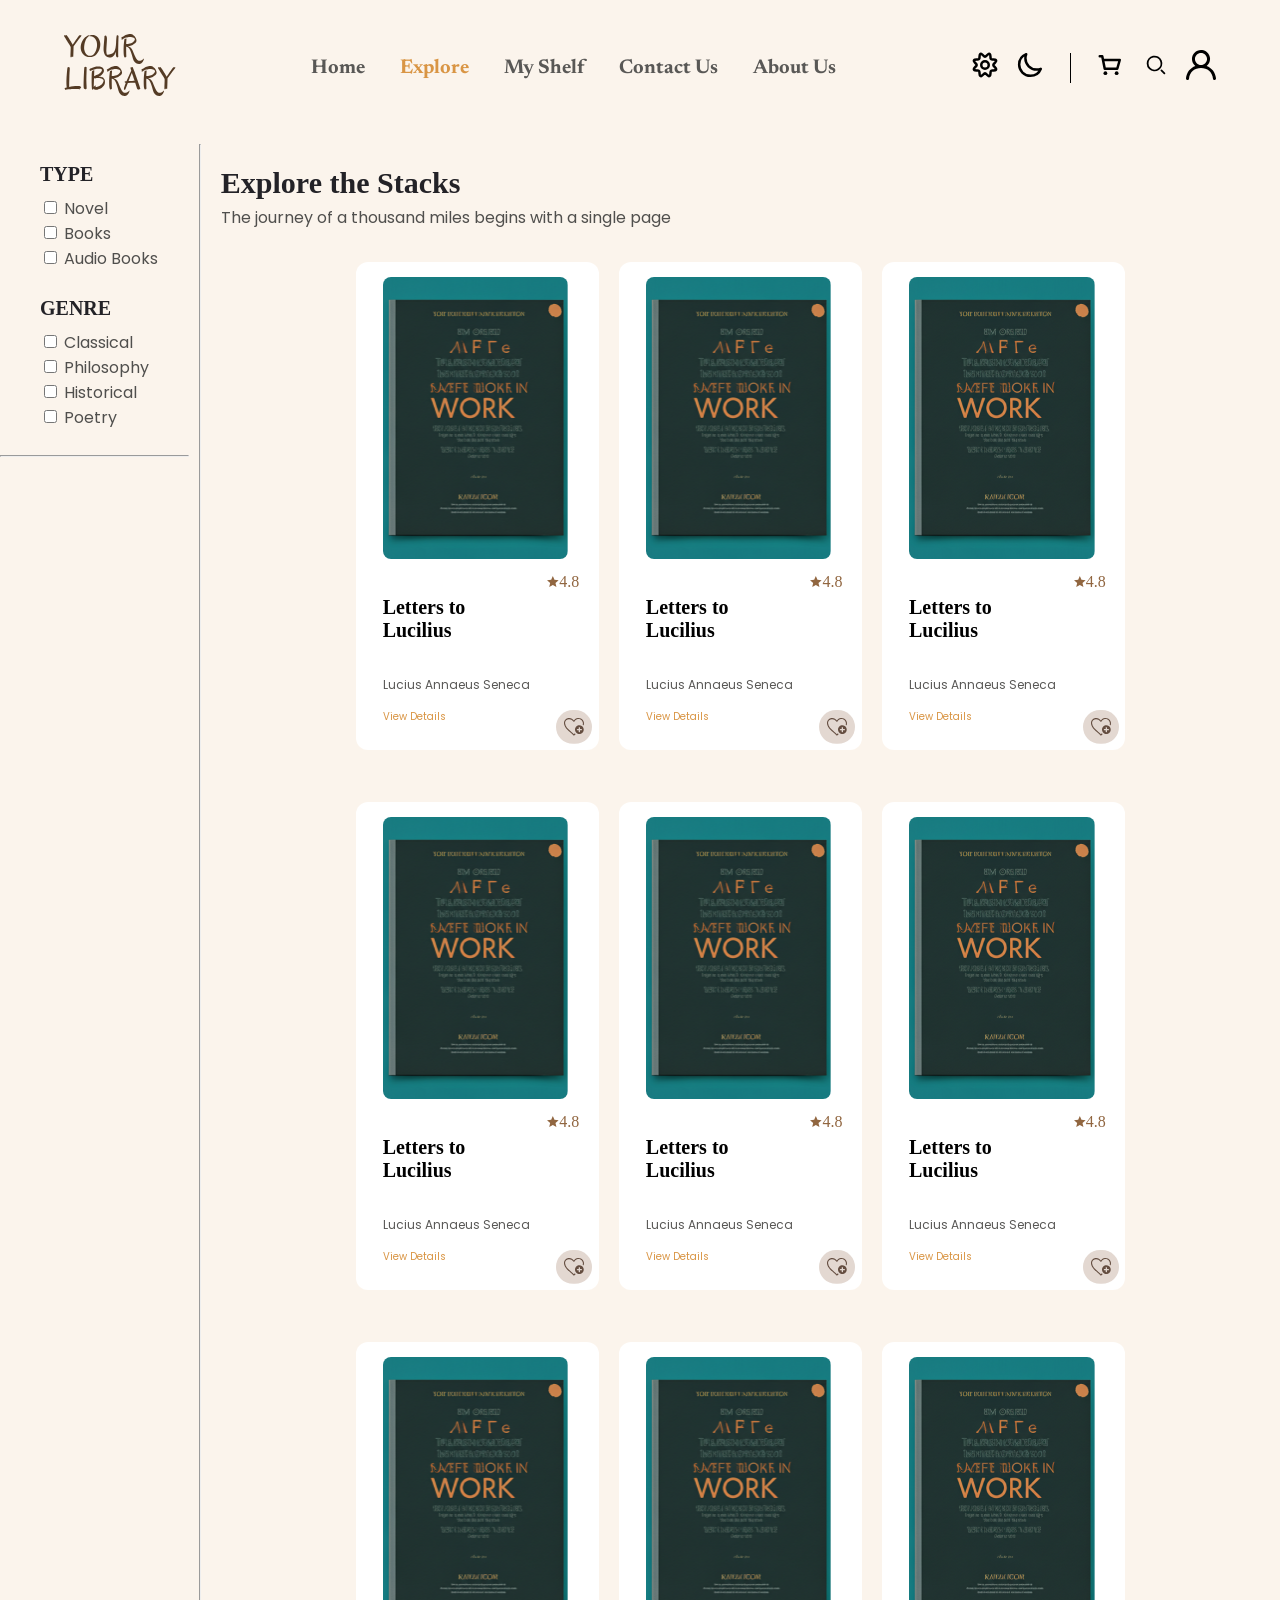
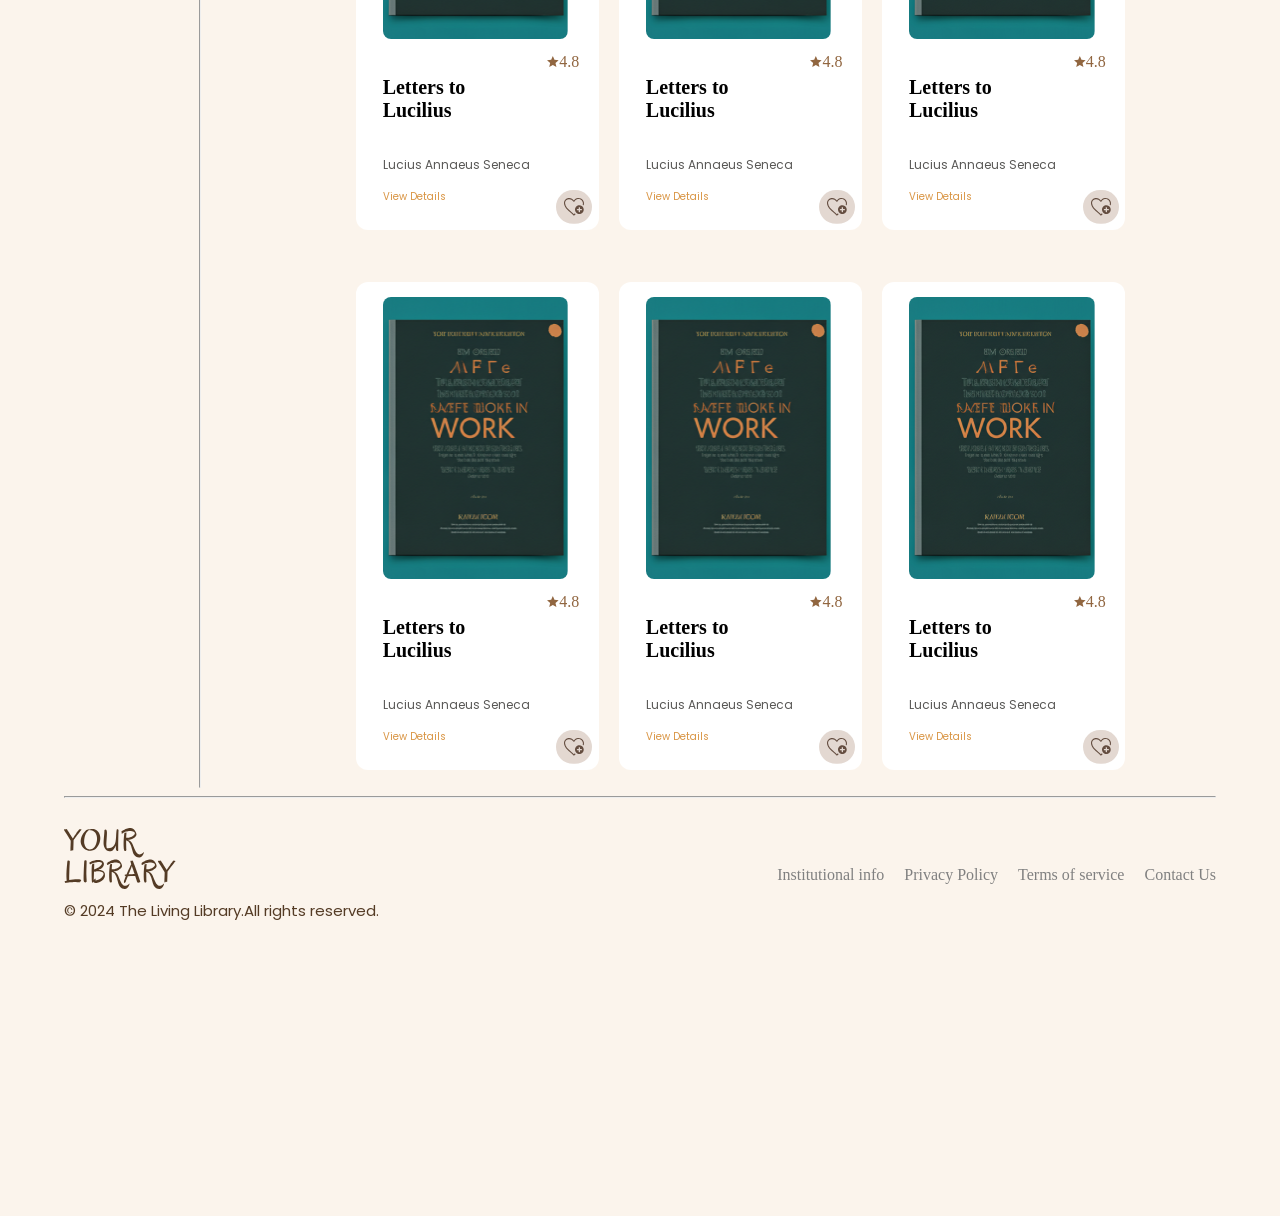
==== commit 929f7555: "Add files via upload" ====
--- a/index.html
+++ b/index.html
@@ -74,16 +74,6 @@
                 <label for="poetry">Poetry</label>
             </div>
         </div>
-
-        <div class="language">
-            <h4>Language</h4>
-            <div>
-                <select>
-                    <option>English</option>
-                    <option>Arabic</option>
-                </select>
-            </div>
-        </div>
         <hr class="h">
     </div>
     <hr class="r">
--- a/master.css
+++ b/master.css
@@ -22,6 +22,9 @@
 
 @media (min-width: 1200px) {
 
+}
+.la {
+    padding: 0 40px ;
 }
 .main {
     width: 224px;
@@ -74,7 +77,7 @@
     color: #504F4D;
 }
 .main .h {
-    margin: 0;
+    margin: 50px 0;
     padding: 0;
     color: #504F4D;
 }
